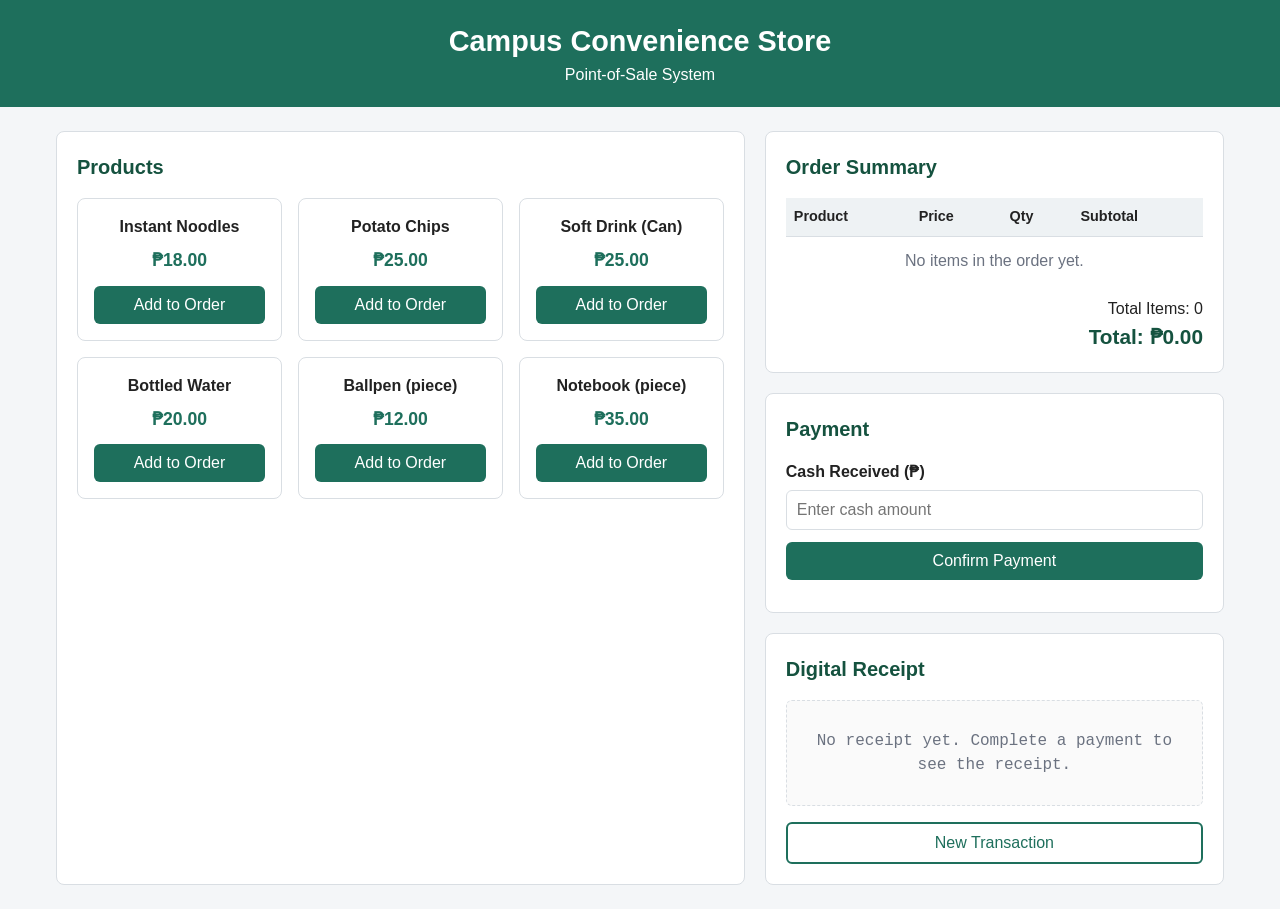
==== index.html @ 3e89e05f "Create basic POS user interface" ====
<!DOCTYPE html>
<html lang="en">
<head>
  <meta charset="UTF-8">
  <meta name="viewport" content="width=device-width, initial-scale=1.0">
  <title>Campus Convenience Store POS</title>
  <link rel="stylesheet" href="style.css">
</head>
<body>

  <!-- Header -->
  <header class="site-header">
    <h1>Campus Convenience Store</h1>
    <p>Point-of-Sale System</p>
  </header>

  <main class="pos-layout">

    <!-- LEFT COLUMN: Products -->
    <section class="card products-section">
      <h2>Products</h2>

      <div id="product-list" class="product-grid">

        <div class="product-card" data-name="Instant Noodles" data-price="18">
          <h3>Instant Noodles</h3>
          <p class="price">₱18.00</p>
          <button type="button" class="add-button">Add to Order</button>
        </div>

        <div class="product-card" data-name="Potato Chips" data-price="25">
          <h3>Potato Chips</h3>
          <p class="price">₱25.00</p>
          <button type="button" class="add-button">Add to Order</button>
        </div>

        <div class="product-card" data-name="Soft Drink (Can)" data-price="25">
          <h3>Soft Drink (Can)</h3>
          <p class="price">₱25.00</p>
          <button type="button" class="add-button">Add to Order</button>
        </div>

        <div class="product-card" data-name="Bottled Water" data-price="20">
          <h3>Bottled Water</h3>
          <p class="price">₱20.00</p>
          <button type="button" class="add-button">Add to Order</button>
        </div>

        <div class="product-card" data-name="Ballpen (piece)" data-price="12">
          <h3>Ballpen (piece)</h3>
          <p class="price">₱12.00</p>
          <button type="button" class="add-button">Add to Order</button>
        </div>

        <div class="product-card" data-name="Notebook (piece)" data-price="35">
          <h3>Notebook (piece)</h3>
          <p class="price">₱35.00</p>
          <button type="button" class="add-button">Add to Order</button>
        </div>

      </div>
    </section>

    <!-- RIGHT COLUMN: Order, Payment, Receipt -->
    <div class="side-column">

      <!-- Order Summary -->
      <section class="card">
        <h2>Order Summary</h2>

        <table class="cart-table">
          <thead>
            <tr>
              <th>Product</th>
              <th>Price</th>
              <th>Qty</th>
              <th>Subtotal</th>
            </tr>
          </thead>
          <tbody id="cart-items">
            <!-- Cart rows will be added here by JavaScript -->
          </tbody>
        </table>

        <p id="empty-cart-message" class="empty-message">No items in the order yet.</p>

        <div class="totals">
          <p>Total Items: <span id="total-items">0</span></p>
          <p class="grand-total">Total: <span id="order-total">₱0.00</span></p>
        </div>
      </section>

      <!-- Payment -->
      <section class="card">
        <h2>Payment</h2>

        <form id="payment-form">
          <label for="cash-payment">Cash Received (₱)</label>
          <input type="number" id="cash-payment" min="0" step="0.01" placeholder="Enter cash amount">
          <button type="submit" id="pay-button" class="primary-button">Confirm Payment</button>
        </form>

        <p id="payment-message" class="payment-message"></p>
      </section>

      <!-- Digital Receipt -->
      <section id="receipt-section" class="card">
        <h2>Digital Receipt</h2>

        <div id="receipt-content" class="receipt-box">
          <p class="empty-message">No receipt yet. Complete a payment to see the receipt.</p>
        </div>

        <button type="button" id="new-transaction-button" class="secondary-button">New Transaction</button>
      </section>

    </div>
  </main>

  <script src="script.js"></script>
</body>
</html>
---- style.css ----
/* ===== Color and spacing variables ===== */
:root {
  --primary: #1e6f5c;
  --primary-dark: #15523f;
  --background: #f4f6f8;
  --card-bg: #ffffff;
  --text: #222222;
  --muted: #6b7280;
  --border: #d9dee3;
  --success: #1e7e34;
  --error: #c0392b;
}

/* ===== Basic reset ===== */
* {
  box-sizing: border-box;
  margin: 0;
  padding: 0;
}

body {
  font-family: Arial, Helvetica, sans-serif;
  font-size: 16px;
  line-height: 1.5;
  color: var(--text);
  background-color: var(--background);
}

h2 {
  font-size: 1.25rem;
  margin-bottom: 16px;
  color: var(--primary-dark);
}

/* ===== Header ===== */
.site-header {
  background-color: var(--primary);
  color: #ffffff;
  text-align: center;
  padding: 20px 16px;
}

.site-header h1 {
  font-size: 1.8rem;
}

/* ===== Main layout: two columns ===== */
.pos-layout {
  display: grid;
  grid-template-columns: 3fr 2fr;
  gap: 20px;
  max-width: 1200px;
  margin: 24px auto;
  padding: 0 16px;
}

.side-column {
  display: flex;
  flex-direction: column;
  gap: 20px;
}

/* ===== Card (used by every section) ===== */
.card {
  background-color: var(--card-bg);
  border: 1px solid var(--border);
  border-radius: 8px;
  padding: 20px;
}

/* ===== Products ===== */
.product-grid {
  display: grid;
  grid-template-columns: repeat(auto-fill, minmax(180px, 1fr));
  gap: 16px;
}

.product-card {
  border: 1px solid var(--border);
  border-radius: 8px;
  padding: 16px;
  text-align: center;
}

.product-card h3 {
  font-size: 1rem;
  margin-bottom: 8px;
}

.product-card .price {
  font-size: 1.1rem;
  font-weight: bold;
  color: var(--primary);
  margin-bottom: 12px;
}

/* ===== Buttons ===== */
button {
  font-family: inherit;
  font-size: 1rem;
  cursor: pointer;
  border-radius: 6px;
  padding: 10px 16px;
  border: none;
}

.add-button,
.primary-button {
  background-color: var(--primary);
  color: #ffffff;
  width: 100%;
}

.add-button:hover,
.primary-button:hover {
  background-color: var(--primary-dark);
}

.secondary-button {
  background-color: #ffffff;
  color: var(--primary);
  border: 2px solid var(--primary);
  width: 100%;
  margin-top: 16px;
}

.secondary-button:hover {
  background-color: #e8f3f0;
}

button:disabled {
  background-color: #b5bcc2;
  cursor: not-allowed;
}

/* ===== Order Summary table ===== */
.cart-table {
  width: 100%;
  border-collapse: collapse;
}

.cart-table th,
.cart-table td {
  text-align: left;
  padding: 8px;
  border-bottom: 1px solid var(--border);
}

.cart-table th {
  background-color: #eef2f4;
  font-size: 0.9rem;
}

.empty-message {
  color: var(--muted);
  text-align: center;
  padding: 12px 0;
}

.totals {
  margin-top: 12px;
  text-align: right;
}

.grand-total {
  font-size: 1.3rem;
  font-weight: bold;
  color: var(--primary-dark);
}

/* ===== Payment form ===== */
#payment-form label {
  display: block;
  margin-bottom: 6px;
  font-weight: bold;
}

#payment-form input {
  width: 100%;
  padding: 10px;
  font-size: 1rem;
  border: 1px solid var(--border);
  border-radius: 6px;
  margin-bottom: 12px;
}

#payment-form input:focus {
  outline: 2px solid var(--primary);
}

.payment-message {
  margin-top: 12px;
  font-weight: bold;
}

/* JavaScript can add these classes to show success or error */
.payment-message.success {
  color: var(--success);
}

.payment-message.error {
  color: var(--error);
}

/* ===== Receipt ===== */
.receipt-box {
  font-family: "Courier New", Courier, monospace;
  background-color: #fafafa;
  border: 1px dashed var(--border);
  border-radius: 6px;
  padding: 16px;
}

/* ===== Responsive: one column on smaller screens ===== */
@media (max-width: 900px) {
  .pos-layout {
    grid-template-columns: 1fr;
  }
}
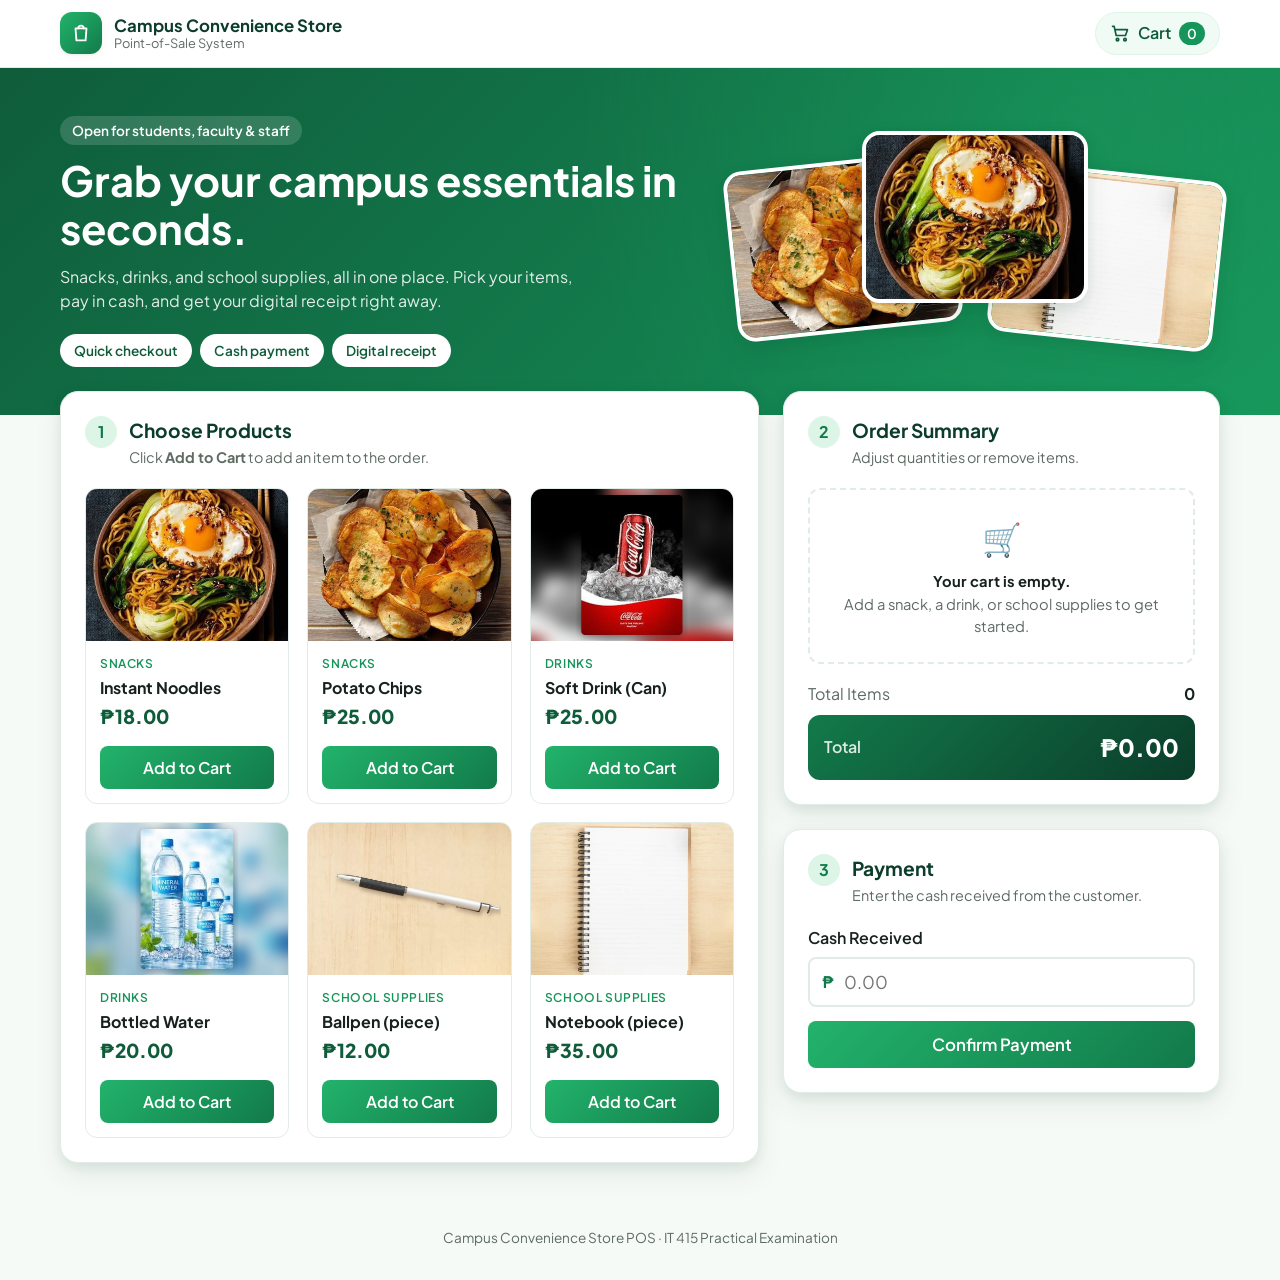
==== commit a31daa7c: "add system functionality" ====
--- a/index.html
+++ b/index.html
@@ -4,118 +4,260 @@
   <meta charset="UTF-8">
   <meta name="viewport" content="width=device-width, initial-scale=1.0">
   <title>Campus Convenience Store POS</title>
+
+  <!-- Google Font (optional). If there is no internet, the page falls back to system fonts. -->
+  <link rel="preconnect" href="https://fonts.googleapis.com">
+  <link rel="preconnect" href="https://fonts.gstatic.com" crossorigin>
+  <link href="https://fonts.googleapis.com/css2?family=Plus+Jakarta+Sans:wght@400;500;600;700;800&display=swap" rel="stylesheet">
+
   <link rel="stylesheet" href="style.css">
 </head>
 <body>
 
-  <!-- Header -->
+  <!-- ===== Header: store identity + cart counter ===== -->
   <header class="site-header">
-    <h1>Campus Convenience Store</h1>
-    <p>Point-of-Sale System</p>
+    <div class="header-inner">
+      <a href="#" class="brand">
+        <span class="brand-logo" aria-hidden="true">
+          <!-- Simple shopping bag icon -->
+          <svg viewBox="0 0 24 24" width="22" height="22" fill="none" stroke="currentColor" stroke-width="2" stroke-linecap="round" stroke-linejoin="round">
+            <path d="M6 7h12l-1 13H7L6 7z"/>
+            <path d="M9 7a3 3 0 0 1 6 0"/>
+          </svg>
+        </span>
+        <span class="brand-text">
+          <strong>Campus Convenience Store</strong>
+          <small>Point-of-Sale System</small>
+        </span>
+      </a>
+
+      <a href="#order-summary" class="header-cart" aria-label="Go to order summary">
+        <svg viewBox="0 0 24 24" width="20" height="20" fill="none" stroke="currentColor" stroke-width="2" stroke-linecap="round" stroke-linejoin="round" aria-hidden="true">
+          <circle cx="9" cy="20" r="1.5"/>
+          <circle cx="18" cy="20" r="1.5"/>
+          <path d="M3 4h2l2.4 11h11.2L21 8H6.2"/>
+        </svg>
+        <span>Cart</span>
+        <span id="header-cart-count" class="cart-badge">0</span>
+      </a>
+    </div>
   </header>
 
+  <!-- ===== Hero: welcome message ===== -->
+  <section class="hero">
+    <div class="hero-inner">
+      <div class="hero-text">
+        <p class="hero-eyebrow">Open for students, faculty &amp; staff</p>
+        <h1>Grab your campus essentials in seconds.</h1>
+        <p class="hero-subtitle">
+          Snacks, drinks, and school supplies, all in one place.
+          Pick your items, pay in cash, and get your digital receipt right away.
+        </p>
+        <ul class="hero-chips">
+          <li>Quick checkout</li>
+          <li>Cash payment</li>
+          <li>Digital receipt</li>
+        </ul>
+      </div>
+
+      <!-- Decorative product images (hidden from screen readers) -->
+      <div class="hero-art" aria-hidden="true">
+        <img src="potato-chips.jpg" alt="" class="hero-img hero-img-1">
+        <img src="instant-noodles.jpg" alt="" class="hero-img hero-img-2">
+        <img src="notebook.jpg" alt="" class="hero-img hero-img-3">
+      </div>
+    </div>
+  </section>
+
   <main class="pos-layout">
 
-    <!-- LEFT COLUMN: Products -->
+    <!-- ===== LEFT COLUMN: Products ===== -->
     <section class="card products-section">
-      <h2>Products</h2>
-
+      <div class="section-heading">
+        <span class="step-number">1</span>
+        <div>
+          <h2>Choose Products</h2>
+          <p>Click <strong>Add to Cart</strong> to add an item to the order.</p>
+        </div>
+      </div>
+
+      <!-- Product cards. Each card has a data-id that matches the products list in script.js.
+           To change a picture, change the img src. -->
       <div id="product-list" class="product-grid">
 
-        <div class="product-card" data-name="Instant Noodles" data-price="18">
-          <h3>Instant Noodles</h3>
-          <p class="price">₱18.00</p>
-          <button type="button" class="add-button">Add to Order</button>
-        </div>
-
-        <div class="product-card" data-name="Potato Chips" data-price="25">
-          <h3>Potato Chips</h3>
-          <p class="price">₱25.00</p>
-          <button type="button" class="add-button">Add to Order</button>
-        </div>
-
-        <div class="product-card" data-name="Soft Drink (Can)" data-price="25">
-          <h3>Soft Drink (Can)</h3>
-          <p class="price">₱25.00</p>
-          <button type="button" class="add-button">Add to Order</button>
-        </div>
-
-        <div class="product-card" data-name="Bottled Water" data-price="20">
-          <h3>Bottled Water</h3>
-          <p class="price">₱20.00</p>
-          <button type="button" class="add-button">Add to Order</button>
-        </div>
-
-        <div class="product-card" data-name="Ballpen (piece)" data-price="12">
-          <h3>Ballpen (piece)</h3>
-          <p class="price">₱12.00</p>
-          <button type="button" class="add-button">Add to Order</button>
-        </div>
-
-        <div class="product-card" data-name="Notebook (piece)" data-price="35">
-          <h3>Notebook (piece)</h3>
-          <p class="price">₱35.00</p>
-          <button type="button" class="add-button">Add to Order</button>
-        </div>
+        <!-- Product 1 -->
+        <article class="product-card" data-id="1">
+          <div class="product-image">
+            <img src="instant-noodles.jpg" alt="Instant Noodles" width="400" height="300">
+          </div>
+          <div class="product-info">
+            <span class="product-category">Snacks</span>
+            <h3>Instant Noodles</h3>
+            <p class="price">₱18.00</p>
+            <button type="button" class="add-button" data-id="1">Add to Cart</button>
+          </div>
+        </article>
+
+        <!-- Product 2 -->
+        <article class="product-card" data-id="2">
+          <div class="product-image">
+            <img src="potato-chips.jpg" alt="Potato Chips" width="400" height="300">
+          </div>
+          <div class="product-info">
+            <span class="product-category">Snacks</span>
+            <h3>Potato Chips</h3>
+            <p class="price">₱25.00</p>
+            <button type="button" class="add-button" data-id="2">Add to Cart</button>
+          </div>
+        </article>
+
+        <!-- Product 3 -->
+        <article class="product-card" data-id="3">
+          <div class="product-image">
+            <img src="soft-drink.jpg" alt="Soft Drink (Can)" width="400" height="300">
+          </div>
+          <div class="product-info">
+            <span class="product-category">Drinks</span>
+            <h3>Soft Drink (Can)</h3>
+            <p class="price">₱25.00</p>
+            <button type="button" class="add-button" data-id="3">Add to Cart</button>
+          </div>
+        </article>
+
+        <!-- Product 4 -->
+        <article class="product-card" data-id="4">
+          <div class="product-image">
+            <img src="bottled-water.jpg" alt="Bottled Water" width="400" height="300">
+          </div>
+          <div class="product-info">
+            <span class="product-category">Drinks</span>
+            <h3>Bottled Water</h3>
+            <p class="price">₱20.00</p>
+            <button type="button" class="add-button" data-id="4">Add to Cart</button>
+          </div>
+        </article>
+
+        <!-- Product 5 -->
+        <article class="product-card" data-id="5">
+          <div class="product-image">
+            <img src="ballpen.jpg" alt="Ballpen (piece)" width="400" height="300">
+          </div>
+          <div class="product-info">
+            <span class="product-category">School Supplies</span>
+            <h3>Ballpen (piece)</h3>
+            <p class="price">₱12.00</p>
+            <button type="button" class="add-button" data-id="5">Add to Cart</button>
+          </div>
+        </article>
+
+        <!-- Product 6 -->
+        <article class="product-card" data-id="6">
+          <div class="product-image">
+            <img src="notebook.jpg" alt="Notebook (piece)" width="400" height="300">
+          </div>
+          <div class="product-info">
+            <span class="product-category">School Supplies</span>
+            <h3>Notebook (piece)</h3>
+            <p class="price">₱35.00</p>
+            <button type="button" class="add-button" data-id="6">Add to Cart</button>
+          </div>
+        </article>
 
       </div>
     </section>
 
-    <!-- RIGHT COLUMN: Order, Payment, Receipt -->
-    <div class="side-column">
+    <!-- ===== RIGHT COLUMN: Order, Payment, Receipt ===== -->
+    <aside class="side-column">
 
       <!-- Order Summary -->
-      <section class="card">
-        <h2>Order Summary</h2>
-
-        <table class="cart-table">
-          <thead>
-            <tr>
-              <th>Product</th>
-              <th>Price</th>
-              <th>Qty</th>
-              <th>Subtotal</th>
-            </tr>
-          </thead>
-          <tbody id="cart-items">
-            <!-- Cart rows will be added here by JavaScript -->
-          </tbody>
-        </table>
-
-        <p id="empty-cart-message" class="empty-message">No items in the order yet.</p>
+      <section id="order-summary" class="card">
+        <div class="section-heading">
+          <span class="step-number">2</span>
+          <div>
+            <h2>Order Summary</h2>
+            <p>Adjust quantities or remove items.</p>
+          </div>
+        </div>
+
+        <!-- This wrapper is hidden by script.js when the cart is empty -->
+        <div id="cart-table-wrap" class="cart-table-wrap">
+          <table class="cart-table">
+            <thead>
+              <tr>
+                <th>Product</th>
+                <th>Qty</th>
+                <th>Subtotal</th>
+                <th><span class="visually-hidden">Action</span></th>
+              </tr>
+            </thead>
+            <tbody id="cart-items">
+              <!-- Cart rows will be added here by JavaScript -->
+            </tbody>
+          </table>
+        </div>
+
+        <div id="empty-cart-message" class="empty-cart">
+          <span class="empty-cart-icon" aria-hidden="true">🛒</span>
+          <p><strong>Your cart is empty.</strong></p>
+          <p>Add a snack, a drink, or school supplies to get started.</p>
+        </div>
 
         <div class="totals">
-          <p>Total Items: <span id="total-items">0</span></p>
-          <p class="grand-total">Total: <span id="order-total">₱0.00</span></p>
+          <div class="totals-row">
+            <span>Total Items</span>
+            <span id="total-items">0</span>
+          </div>
+          <div class="totals-row grand-total">
+            <span>Total</span>
+            <span id="order-total">₱0.00</span>
+          </div>
         </div>
       </section>
 
       <!-- Payment -->
       <section class="card">
-        <h2>Payment</h2>
-
-        <form id="payment-form">
-          <label for="cash-payment">Cash Received (₱)</label>
-          <input type="number" id="cash-payment" min="0" step="0.01" placeholder="Enter cash amount">
+        <div class="section-heading">
+          <span class="step-number">3</span>
+          <div>
+            <h2>Payment</h2>
+            <p>Enter the cash received from the customer.</p>
+          </div>
+        </div>
+
+        <form id="payment-form" novalidate>
+          <label for="cash-payment">Cash Received</label>
+          <div class="input-with-prefix">
+            <span class="input-prefix" aria-hidden="true">₱</span>
+            <input type="number" id="cash-payment" min="0" step="0.01" placeholder="0.00" inputmode="decimal">
+          </div>
           <button type="submit" id="pay-button" class="primary-button">Confirm Payment</button>
         </form>
 
-        <p id="payment-message" class="payment-message"></p>
+        <!-- aria-live makes screen readers announce new messages -->
+        <p id="payment-message" class="payment-message" aria-live="polite"></p>
       </section>
 
-      <!-- Digital Receipt -->
-      <section id="receipt-section" class="card">
-        <h2>Digital Receipt</h2>
-
-        <div id="receipt-content" class="receipt-box">
-          <p class="empty-message">No receipt yet. Complete a payment to see the receipt.</p>
-        </div>
-
-        <button type="button" id="new-transaction-button" class="secondary-button">New Transaction</button>
+      <!-- Digital Receipt (hidden until a successful payment) -->
+      <section id="receipt-section" class="card receipt-card" hidden>
+        <div class="section-heading">
+          <span class="step-number step-number-done">4</span>
+          <div>
+            <h2>Digital Receipt</h2>
+            <p>Payment complete. Here is the customer's receipt.</p>
+          </div>
+        </div>
+
+        <div id="receipt-content" class="receipt"></div>
+
+        <button type="button" id="new-transaction-button" class="secondary-button">Start New Transaction</button>
       </section>
 
-    </div>
+    </aside>
   </main>
+
+  <footer class="site-footer">
+    <p>Campus Convenience Store POS &middot; IT 415 Practical Examination</p>
+  </footer>
 
   <script src="script.js"></script>
 </body>
--- a/style.css
+++ b/style.css
@@ -1,219 +1,931 @@
-/* ===== Color and spacing variables ===== */
+/* =====================================================
+   Campus Convenience Store POS - style.css
+   Green-and-white theme, rounded cards, soft shadows
+   ===================================================== */
+
+/* ===== 1. Design tokens (colors, shadows, spacing) ===== */
 :root {
-  --primary: #1e6f5c;
-  --primary-dark: #15523f;
-  --background: #f4f6f8;
-  --card-bg: #ffffff;
-  --text: #222222;
-  --muted: #6b7280;
-  --border: #d9dee3;
-  --success: #1e7e34;
+  /* Greens */
+  --green-900: #0b3d2a;
+  --green-800: #0f5c3b;
+  --green-700: #127a4a;
+  --green-600: #16955a;
+  --green-500: #22b36b;
+  --green-100: #dcf5e7;
+  --green-50:  #f1fbf5;
+
+  /* Neutrals */
+  --white: #ffffff;
+  --ink: #17221c;
+  --muted: #5d6b63;
+  --line: #e2ece6;
+  --page-bg: #f6faf7;
+
+  /* Status colors */
   --error: #c0392b;
-}
-
-/* ===== Basic reset ===== */
+  --error-bg: #fdecea;
+  --success: #127a4a;
+  --success-bg: #e3f7ec;
+
+  /* Shape and depth */
+  --radius-lg: 18px;
+  --radius-md: 12px;
+  --radius-sm: 8px;
+  --shadow-sm: 0 1px 2px rgba(15, 60, 40, 0.06), 0 2px 8px rgba(15, 60, 40, 0.05);
+  --shadow-md: 0 4px 12px rgba(15, 60, 40, 0.08), 0 12px 28px rgba(15, 60, 40, 0.08);
+
+  --font: "Plus Jakarta Sans", "Segoe UI", Roboto, Arial, sans-serif;
+  --mono: "Consolas", "Courier New", monospace;
+}
+
+/* ===== 2. Basic reset ===== */
 * {
   box-sizing: border-box;
   margin: 0;
   padding: 0;
 }
 
+/* Make sure the "hidden" attribute always hides an element,
+   even if a class gives it display: flex or grid */
+[hidden] {
+  display: none !important;
+}
+
+html {
+  scroll-behavior: smooth;
+}
+
 body {
-  font-family: Arial, Helvetica, sans-serif;
+  font-family: var(--font);
   font-size: 16px;
-  line-height: 1.5;
-  color: var(--text);
-  background-color: var(--background);
-}
-
-h2 {
-  font-size: 1.25rem;
-  margin-bottom: 16px;
-  color: var(--primary-dark);
-}
-
-/* ===== Header ===== */
+  line-height: 1.55;
+  color: var(--ink);
+  background-color: var(--page-bg);
+}
+
+img {
+  display: block;
+  max-width: 100%;
+}
+
+a {
+  color: inherit;
+  text-decoration: none;
+}
+
+/* Hides text visually but keeps it for screen readers */
+.visually-hidden {
+  position: absolute;
+  width: 1px;
+  height: 1px;
+  overflow: hidden;
+  clip: rect(0 0 0 0);
+  white-space: nowrap;
+}
+
+/* ===== 3. Header ===== */
 .site-header {
-  background-color: var(--primary);
-  color: #ffffff;
+  position: sticky;
+  top: 0;
+  z-index: 10;
+  background-color: rgba(255, 255, 255, 0.92);
+  backdrop-filter: blur(8px);
+  border-bottom: 1px solid var(--line);
+}
+
+.header-inner {
+  max-width: 1200px;
+  margin: 0 auto;
+  padding: 12px 20px;
+  display: flex;
+  align-items: center;
+  justify-content: space-between;
+  gap: 16px;
+}
+
+.brand {
+  display: flex;
+  align-items: center;
+  gap: 12px;
+}
+
+.brand-logo {
+  display: grid;
+  place-items: center;
+  width: 42px;
+  height: 42px;
+  border-radius: 12px;
+  color: var(--white);
+  background: linear-gradient(135deg, var(--green-500), var(--green-700));
+  box-shadow: var(--shadow-sm);
+}
+
+.brand-text {
+  display: flex;
+  flex-direction: column;
+  line-height: 1.2;
+}
+
+.brand-text strong {
+  font-size: 1.05rem;
+  color: var(--green-900);
+}
+
+.brand-text small {
+  font-size: 0.8rem;
+  color: var(--muted);
+}
+
+.header-cart {
+  display: flex;
+  align-items: center;
+  gap: 8px;
+  padding: 8px 14px;
+  border-radius: 999px;
+  font-weight: 600;
+  color: var(--green-800);
+  background-color: var(--green-50);
+  border: 1px solid var(--green-100);
+  transition: background-color 0.2s ease;
+}
+
+.header-cart:hover {
+  background-color: var(--green-100);
+}
+
+.cart-badge {
+  min-width: 26px;
+  padding: 1px 8px;
+  border-radius: 999px;
   text-align: center;
-  padding: 20px 16px;
-}
-
-.site-header h1 {
-  font-size: 1.8rem;
-}
-
-/* ===== Main layout: two columns ===== */
+  font-size: 0.85rem;
+  color: var(--white);
+  background-color: var(--green-600);
+}
+
+/* Small "pop" when the cart count changes (class added by script.js) */
+.cart-badge.bump {
+  animation: bump 0.35s ease;
+}
+
+@keyframes bump {
+  50% { transform: scale(1.3); }
+}
+
+/* ===== 4. Hero ===== */
+.hero {
+  background:
+    radial-gradient(circle at 85% 20%, rgba(34, 179, 107, 0.25), transparent 45%),
+    linear-gradient(135deg, var(--green-800), var(--green-600));
+  color: var(--white);
+}
+
+.hero-inner {
+  max-width: 1200px;
+  margin: 0 auto;
+  padding: 48px 20px;
+  display: grid;
+  grid-template-columns: 1.3fr 1fr;
+  align-items: center;
+  gap: 32px;
+}
+
+.hero-eyebrow {
+  display: inline-block;
+  margin-bottom: 12px;
+  padding: 4px 12px;
+  border-radius: 999px;
+  font-size: 0.85rem;
+  font-weight: 600;
+  background-color: rgba(255, 255, 255, 0.15);
+}
+
+.hero h1 {
+  font-size: clamp(1.8rem, 3.5vw, 2.6rem);
+  line-height: 1.15;
+  margin-bottom: 12px;
+}
+
+.hero-subtitle {
+  max-width: 520px;
+  color: rgba(255, 255, 255, 0.88);
+  margin-bottom: 20px;
+}
+
+.hero-chips {
+  list-style: none;
+  display: flex;
+  flex-wrap: wrap;
+  gap: 8px;
+}
+
+.hero-chips li {
+  padding: 6px 14px;
+  border-radius: 999px;
+  font-size: 0.85rem;
+  font-weight: 600;
+  color: var(--green-800);
+  background-color: var(--white);
+}
+
+/* Three overlapping product images on the right side of the hero */
+.hero-art {
+  position: relative;
+  height: 220px;
+}
+
+.hero-img {
+  position: absolute;
+  width: 46%;
+  border-radius: var(--radius-lg);
+  border: 4px solid var(--white);
+  box-shadow: var(--shadow-md);
+}
+
+.hero-img-1 { left: 0;   top: 30px;  transform: rotate(-6deg); }
+.hero-img-2 { left: 27%; top: 0;     z-index: 1; }
+.hero-img-3 { right: 0;  top: 40px;  transform: rotate(6deg); }
+
+/* ===== 5. Main layout ===== */
 .pos-layout {
+  max-width: 1200px;
+  margin: -24px auto 40px;   /* pulls the cards up over the hero slightly */
+  padding: 0 20px;
   display: grid;
-  grid-template-columns: 3fr 2fr;
-  gap: 20px;
-  max-width: 1200px;
-  margin: 24px auto;
-  padding: 0 16px;
+  grid-template-columns: minmax(0, 1.6fr) minmax(0, 1fr);
+  gap: 24px;
+  align-items: start;
+  position: relative;
 }
 
 .side-column {
   display: flex;
   flex-direction: column;
-  gap: 20px;
-}
-
-/* ===== Card (used by every section) ===== */
+  gap: 24px;
+}
+
+/* ===== 6. Cards and section headings ===== */
 .card {
-  background-color: var(--card-bg);
-  border: 1px solid var(--border);
-  border-radius: 8px;
-  padding: 20px;
-}
-
-/* ===== Products ===== */
+  background-color: var(--white);
+  border: 1px solid var(--line);
+  border-radius: var(--radius-lg);
+  padding: 24px;
+  box-shadow: var(--shadow-md);
+  scroll-margin-top: 84px;   /* stops the sticky header from covering a card when scrolling to it */
+}
+
+.section-heading {
+  display: flex;
+  align-items: flex-start;
+  gap: 12px;
+  margin-bottom: 20px;
+}
+
+.section-heading h2 {
+  font-size: 1.2rem;
+  color: var(--green-900);
+}
+
+.section-heading p {
+  font-size: 0.9rem;
+  color: var(--muted);
+}
+
+.step-number {
+  flex-shrink: 0;
+  display: grid;
+  place-items: center;
+  width: 32px;
+  height: 32px;
+  border-radius: 50%;
+  font-weight: 700;
+  color: var(--green-700);
+  background-color: var(--green-100);
+}
+
+.step-number-done {
+  color: var(--white);
+  background-color: var(--green-600);
+}
+
+/* ===== 7. Product grid and cards ===== */
 .product-grid {
   display: grid;
   grid-template-columns: repeat(auto-fill, minmax(180px, 1fr));
-  gap: 16px;
+  gap: 18px;
 }
 
 .product-card {
-  border: 1px solid var(--border);
-  border-radius: 8px;
-  padding: 16px;
-  text-align: center;
-}
-
-.product-card h3 {
+  display: flex;
+  flex-direction: column;
+  border: 1px solid var(--line);
+  border-radius: var(--radius-md);
+  overflow: hidden;
+  background-color: var(--white);
+  transition: transform 0.2s ease, box-shadow 0.2s ease, border-color 0.2s ease;
+}
+
+.product-card:hover {
+  transform: translateY(-4px);
+  box-shadow: var(--shadow-md);
+  border-color: var(--green-100);
+}
+
+/* Short green flash when a product is added (class added by script.js) */
+.product-card.just-added {
+  border-color: var(--green-500);
+  box-shadow: 0 0 0 3px rgba(34, 179, 107, 0.25);
+}
+
+/* Image area keeps every image the same size (4:3) */
+.product-image {
+  aspect-ratio: 4 / 3;
+  background-color: var(--green-50);
+}
+
+.product-image img {
+  width: 100%;
+  height: 100%;
+  object-fit: cover;
+}
+
+/* Shown instead of a broken image icon */
+.image-fallback {
+  width: 100%;
+  height: 100%;
+  display: flex;
+  flex-direction: column;
+  align-items: center;
+  justify-content: center;
+  gap: 4px;
+  color: var(--muted);
+  font-size: 0.8rem;
+  background: linear-gradient(135deg, var(--green-50), var(--green-100));
+}
+
+.image-fallback span {
+  font-size: 2.2rem;
+}
+
+.product-info {
+  flex: 1;
+  display: flex;
+  flex-direction: column;
+  gap: 4px;
+  padding: 14px;
+}
+
+.product-category {
+  font-size: 0.75rem;
+  font-weight: 600;
+  text-transform: uppercase;
+  letter-spacing: 0.05em;
+  color: var(--green-600);
+}
+
+.product-info h3 {
   font-size: 1rem;
-  margin-bottom: 8px;
-}
-
-.product-card .price {
-  font-size: 1.1rem;
-  font-weight: bold;
-  color: var(--primary);
-  margin-bottom: 12px;
-}
-
-/* ===== Buttons ===== */
+  line-height: 1.3;
+}
+
+.product-info .price {
+  font-size: 1.2rem;
+  font-weight: 800;
+  color: var(--green-800);
+  margin-bottom: 10px;
+}
+
+.product-info .add-button {
+  margin-top: auto;   /* keeps buttons aligned at the bottom of every card */
+}
+
+/* Dim products after payment (class added by script.js) */
+.product-grid.is-locked .product-card {
+  opacity: 0.6;
+}
+
+.product-grid.is-locked .product-card:hover {
+  transform: none;
+  box-shadow: none;
+}
+
+/* ===== 8. Buttons ===== */
 button {
   font-family: inherit;
   font-size: 1rem;
+  font-weight: 600;
   cursor: pointer;
-  border-radius: 6px;
-  padding: 10px 16px;
   border: none;
+  border-radius: var(--radius-sm);
+  padding: 11px 16px;
+  transition: background-color 0.2s ease, transform 0.1s ease, box-shadow 0.2s ease;
+}
+
+button:active:not(:disabled) {
+  transform: scale(0.97);
+}
+
+button:focus-visible,
+a:focus-visible,
+input:focus-visible {
+  outline: 3px solid rgba(34, 179, 107, 0.5);
+  outline-offset: 2px;
 }
 
 .add-button,
 .primary-button {
-  background-color: var(--primary);
+  width: 100%;
+  color: var(--white);
+  background: linear-gradient(135deg, var(--green-500), var(--green-700));
+}
+
+.add-button:hover:not(:disabled),
+.primary-button:hover:not(:disabled) {
+  box-shadow: 0 6px 16px rgba(18, 122, 74, 0.3);
+}
+
+/* "Added ✓" state (class added by script.js) */
+.add-button.added {
+  background: var(--green-900);
+}
+
+.primary-button {
+  padding: 13px 16px;
+  font-size: 1.05rem;
+}
+
+.secondary-button {
+  width: 100%;
+  margin-top: 18px;
+  color: var(--green-700);
+  background-color: var(--white);
+  border: 2px solid var(--green-600);
+}
+
+.secondary-button:hover {
+  background-color: var(--green-50);
+}
+
+button:disabled {
+  cursor: not-allowed;
   color: #ffffff;
-  width: 100%;
-}
-
-.add-button:hover,
-.primary-button:hover {
-  background-color: var(--primary-dark);
-}
-
-.secondary-button {
-  background-color: #ffffff;
-  color: var(--primary);
-  border: 2px solid var(--primary);
-  width: 100%;
-  margin-top: 16px;
-}
-
-.secondary-button:hover {
-  background-color: #e8f3f0;
-}
-
-button:disabled {
-  background-color: #b5bcc2;
-  cursor: not-allowed;
-}
-
-/* ===== Order Summary table ===== */
+  background: #b9c4be;
+  box-shadow: none;
+}
+
+/* ===== 9. Order summary table ===== */
+.cart-table-wrap {
+  overflow-x: auto;   /* prevents the layout from breaking on small screens */
+}
+
 .cart-table {
   width: 100%;
   border-collapse: collapse;
-}
-
-.cart-table th,
+  font-size: 0.92rem;
+}
+
+.cart-table th {
+  text-align: left;
+  padding: 8px 6px;
+  font-size: 0.75rem;
+  font-weight: 700;
+  text-transform: uppercase;
+  letter-spacing: 0.04em;
+  color: var(--muted);
+  border-bottom: 2px solid var(--line);
+}
+
 .cart-table td {
-  text-align: left;
-  padding: 8px;
-  border-bottom: 1px solid var(--border);
-}
-
-.cart-table th {
-  background-color: #eef2f4;
-  font-size: 0.9rem;
-}
-
-.empty-message {
-  color: var(--muted);
+  padding: 12px 6px;
+  border-bottom: 1px solid var(--line);
+  vertical-align: middle;
+}
+
+/* Product column: name on top, unit price below.
+   Long names wrap onto a new line instead of stretching the table. */
+.cart-name {
+  display: block;
+  font-weight: 600;
+  overflow-wrap: break-word;
+}
+
+.cart-unit {
+  display: block;
+  font-size: 0.8rem;
+  color: var(--muted);
+  white-space: nowrap;
+}
+
+/* Subtotal column: keep the amount on one line */
+.cart-table td:nth-child(3) {
+  white-space: nowrap;
+  font-weight: 700;
+  color: var(--green-800);
+}
+
+/* Qty and Remove columns only take the space they need */
+.cart-table td:nth-child(2),
+.cart-table td:nth-child(4) {
+  width: 1%;
+  white-space: nowrap;
+}
+
+.cart-table th:nth-child(3),
+.cart-table td:nth-child(3),
+.cart-table th:nth-child(4),
+.cart-table td:nth-child(4) {
+  text-align: right;
+}
+
+.qty-controls {
+  display: inline-flex;
+  align-items: center;
+  gap: 6px;
+  padding: 3px;
+  border-radius: 999px;
+  background-color: var(--green-50);
+  border: 1px solid var(--green-100);
+}
+
+.qty-controls span {
+  min-width: 22px;
   text-align: center;
-  padding: 12px 0;
-}
-
+  font-weight: 700;
+}
+
+.qty-button {
+  width: 28px;
+  height: 28px;
+  padding: 0;
+  border-radius: 50%;
+  font-size: 1rem;
+  line-height: 1;
+  color: var(--green-800);
+  background-color: var(--white);
+  box-shadow: var(--shadow-sm);
+}
+
+.qty-button:hover:not(:disabled) {
+  background-color: var(--green-100);
+}
+
+.remove-button {
+  padding: 5px 10px;
+  font-size: 0.8rem;
+  color: var(--error);
+  background-color: transparent;
+  border: 1px solid #f1c2bc;
+}
+
+.remove-button:hover:not(:disabled) {
+  background-color: var(--error-bg);
+}
+
+.qty-button:disabled,
+.remove-button:disabled {
+  color: #9aa69f;
+  background-color: #eef1ef;
+  border-color: transparent;
+}
+
+/* Friendly empty-cart message */
+.empty-cart {
+  text-align: center;
+  padding: 24px 12px;
+  border: 2px dashed var(--line);
+  border-radius: var(--radius-md);
+  color: var(--muted);
+  font-size: 0.92rem;
+}
+
+.empty-cart-icon {
+  display: block;
+  font-size: 2rem;
+  margin-bottom: 6px;
+}
+
+.empty-cart strong {
+  color: var(--ink);
+}
+
+/* Totals */
 .totals {
-  margin-top: 12px;
-  text-align: right;
+  margin-top: 18px;
+  display: flex;
+  flex-direction: column;
+  gap: 8px;
+}
+
+.totals-row {
+  display: flex;
+  justify-content: space-between;
+  align-items: center;
+  color: var(--muted);
+}
+
+.totals-row span:last-child {
+  font-weight: 700;
+  color: var(--ink);
 }
 
 .grand-total {
-  font-size: 1.3rem;
-  font-weight: bold;
-  color: var(--primary-dark);
-}
-
-/* ===== Payment form ===== */
+  padding: 14px 16px;
+  border-radius: var(--radius-md);
+  color: var(--white);
+  background: linear-gradient(135deg, var(--green-700), var(--green-900));
+}
+
+.grand-total span:first-child {
+  font-weight: 600;
+  color: rgba(255, 255, 255, 0.85);
+}
+
+.grand-total span:last-child {
+  font-size: 1.5rem;
+  font-weight: 800;
+  color: var(--white);
+}
+
+/* ===== 10. Payment form ===== */
 #payment-form label {
   display: block;
   margin-bottom: 6px;
-  font-weight: bold;
+  font-weight: 600;
+}
+
+.input-with-prefix {
+  position: relative;
+  margin-bottom: 14px;
+}
+
+.input-prefix {
+  position: absolute;
+  left: 14px;
+  top: 50%;
+  transform: translateY(-50%);
+  font-weight: 700;
+  color: var(--green-700);
 }
 
 #payment-form input {
   width: 100%;
-  padding: 10px;
-  font-size: 1rem;
-  border: 1px solid var(--border);
-  border-radius: 6px;
-  margin-bottom: 12px;
+  padding: 12px 14px 12px 34px;
+  font-family: inherit;
+  font-size: 1.1rem;
+  border: 2px solid var(--line);
+  border-radius: var(--radius-sm);
+  transition: border-color 0.2s ease;
 }
 
 #payment-form input:focus {
-  outline: 2px solid var(--primary);
+  border-color: var(--green-500);
+  outline: none;
+}
+
+#payment-form input:disabled {
+  background-color: #f1f4f2;
+  color: var(--muted);
+}
+
+/* Message box: empty by default, styled when JS adds a class */
+.payment-message:empty {
+  display: none;
 }
 
 .payment-message {
-  margin-top: 12px;
-  font-weight: bold;
-}
-
-/* JavaScript can add these classes to show success or error */
+  margin-top: 14px;
+  padding: 12px 14px;
+  border-radius: var(--radius-sm);
+  font-weight: 600;
+  font-size: 0.95rem;
+}
+
 .payment-message.success {
   color: var(--success);
+  background-color: var(--success-bg);
+  border-left: 4px solid var(--green-600);
 }
 
 .payment-message.error {
   color: var(--error);
-}
-
-/* ===== Receipt ===== */
-.receipt-box {
-  font-family: "Courier New", Courier, monospace;
-  background-color: #fafafa;
-  border: 1px dashed var(--border);
-  border-radius: 6px;
-  padding: 16px;
-}
-
-/* ===== Responsive: one column on smaller screens ===== */
-@media (max-width: 900px) {
+  background-color: var(--error-bg);
+  border-left: 4px solid var(--error);
+}
+
+/* ===== 11. Digital receipt ===== */
+.receipt-card {
+  border: 2px solid var(--green-100);
+}
+
+.receipt {
+  max-width: 380px;
+  margin: 0 auto;
+  padding: 20px;
+  font-size: 0.9rem;
+  background-color: #fcfefd;
+  border: 1px dashed #c8d9cf;
+  border-radius: var(--radius-md);
+}
+
+.receipt-header {
+  text-align: center;
+  margin-bottom: 12px;
+}
+
+.receipt-header strong {
+  display: block;
+  font-size: 1.05rem;
+  color: var(--green-900);
+}
+
+.receipt-header small {
+  color: var(--muted);
+}
+
+.receipt-paid {
+  display: inline-block;
+  margin-top: 8px;
+  padding: 2px 12px;
+  border-radius: 999px;
+  font-size: 0.75rem;
+  font-weight: 800;
+  letter-spacing: 0.1em;
+  color: var(--green-700);
+  background-color: var(--green-100);
+}
+
+.receipt-meta {
+  display: flex;
+  flex-direction: column;
+  gap: 2px;
+  font-size: 0.85rem;
+}
+
+.receipt-row {
+  display: flex;
+  justify-content: space-between;
+  gap: 12px;
+}
+
+.receipt-row span:last-child {
+  text-align: right;
+}
+
+.receipt-mono {
+  font-family: var(--mono);
+}
+
+.receipt hr {
+  border: none;
+  border-top: 1px dashed #c8d9cf;
+  margin: 12px 0;
+}
+
+.receipt-items {
+  width: 100%;
+  border-collapse: collapse;
+}
+
+.receipt-items th,
+.receipt-items td {
+  padding: 4px 0;
+  text-align: left;
+}
+
+.receipt-items th {
+  font-size: 0.75rem;
+  text-transform: uppercase;
+  color: var(--muted);
+}
+
+.receipt-items th:nth-child(2),
+.receipt-items td:nth-child(2) {
+  text-align: center;
+  width: 44px;
+}
+
+.receipt-items th:last-child,
+.receipt-items td:last-child {
+  text-align: right;
+  white-space: nowrap;
+}
+
+.receipt-total {
+  font-size: 1.1rem;
+  font-weight: 800;
+  color: var(--green-900);
+}
+
+.receipt-change {
+  font-weight: 700;
+  color: var(--green-700);
+}
+
+.receipt-thanks {
+  text-align: center;
+  color: var(--muted);
+}
+
+/* ===== 12. Footer ===== */
+.site-footer {
+  text-align: center;
+  padding: 24px 20px 32px;
+  font-size: 0.85rem;
+  color: var(--muted);
+}
+
+/* ===== 13. Responsive design ===== */
+
+/* Tablet: stack the columns */
+@media (max-width: 960px) {
   .pos-layout {
+    /* minmax(0, 1fr) stops wide content (like the cart table) from stretching the page */
+    grid-template-columns: minmax(0, 1fr);
+  }
+
+  .hero-inner {
     grid-template-columns: 1fr;
+    padding: 36px 20px 48px;
+  }
+
+  .hero-art {
+    display: none;   /* keep the hero short on smaller screens */
+  }
+}
+
+/* Mobile phones */
+@media (max-width: 560px) {
+  .header-inner {
+    padding: 10px 14px;
+  }
+
+  .brand-text small,
+  .header-cart > span:not(.cart-badge) {
+    display: none;
+  }
+
+  .pos-layout {
+    padding: 0 12px;
+    gap: 16px;
+  }
+
+  .side-column {
+    gap: 16px;
+  }
+
+  .card {
+    padding: 18px;
+  }
+
+  .product-grid {
+    grid-template-columns: repeat(2, minmax(0, 1fr));
+    gap: 12px;
+  }
+
+  .product-info {
+    padding: 10px;
+  }
+
+  .cart-table {
+    font-size: 0.85rem;
+  }
+
+  .cart-table th,
+  .cart-table td {
+    padding-left: 4px;
+    padding-right: 4px;
+  }
+
+  .qty-controls {
+    gap: 2px;
+  }
+
+  .qty-button {
+    width: 26px;
+    height: 26px;
+  }
+
+  /* Show the Remove button as a small round "✕" to save space.
+     font-size: 0 hides the word "Remove" visually, but screen readers still read it. */
+  .remove-button {
+    width: 28px;
+    height: 28px;
+    padding: 0;
+    font-size: 0;
+    border-radius: 50%;
+  }
+
+  .remove-button::before {
+    content: "✕";
+    font-size: 0.85rem;
+  }
+}
+
+/* Respect users who prefer less motion */
+@media (prefers-reduced-motion: reduce) {
+  * {
+    transition: none !important;
+    animation: none !important;
+    scroll-behavior: auto !important;
   }
 }
